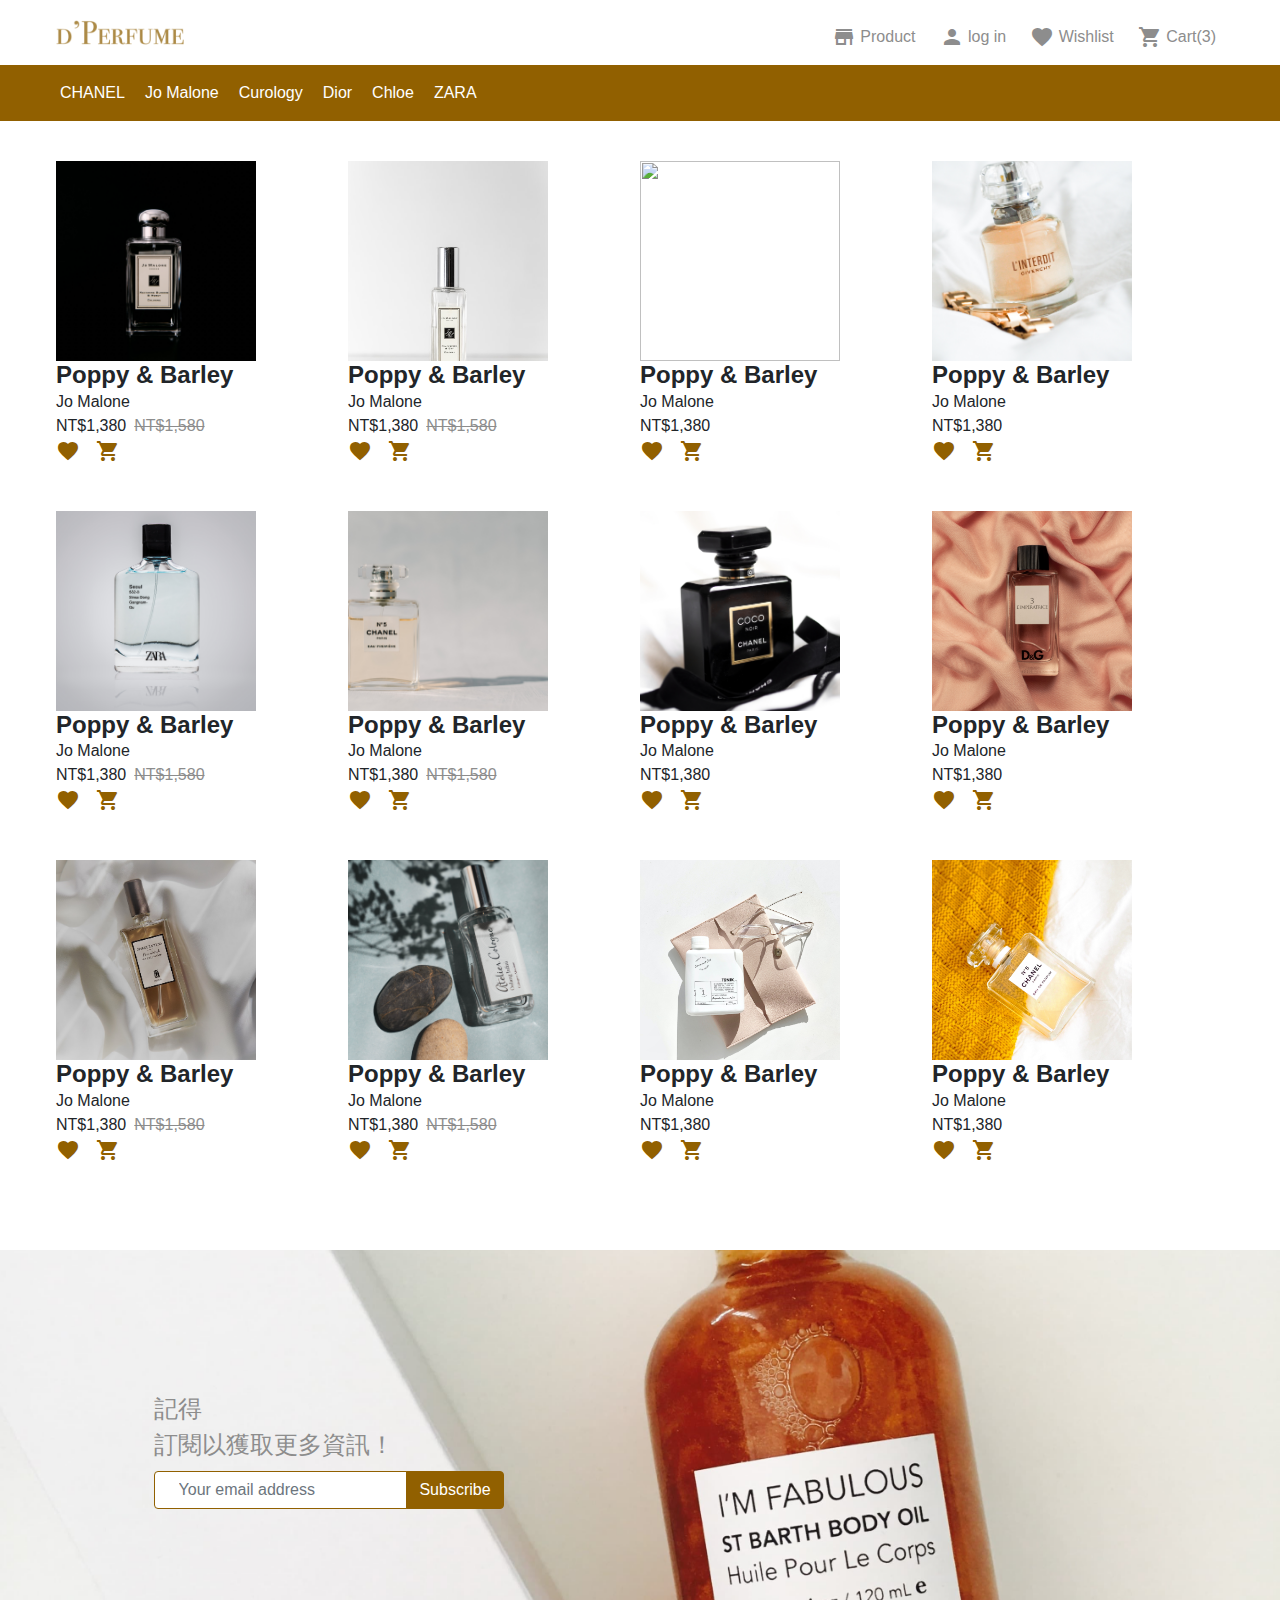
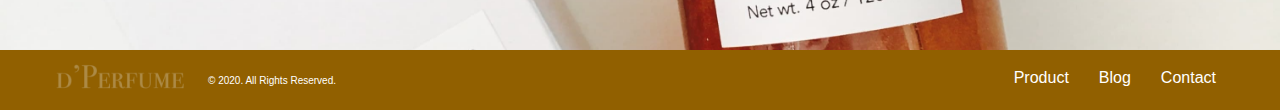
==== product.html @ cb07dda6 "a" ====
<!DOCTYPE html>
<html lang="en">
<head>
    <meta charset="UTF-8">
    <meta name="viewport" content="width=device-width, initial-scale=1.0">
    <link href="https://fonts.googleapis.com/icon?family=Material+Icons"rel="stylesheet">
    <link rel="stylesheet" href="css/all.min.css">
    <title>香水電商</title>
</head>
<body>
        <header>
        <div class="header d-flex justify-content-between align-items-center">
            <div class="logo ml-3">
                <a href="index.html"><img src="img/d’Perfume.png" alt=""></a>
            </div>
            <div class="pt-2 ">
                <div class="d_none">
                    <ul class="d-flex ">
                    <li class="mr-4">
                        <a class="text-secondary" href="product.html">
                            <span class="material-icons align-middle ">store</span>
                            <span class="align-middle">Product</span>
                      </a>
                    </li>
                    <li class="mr-4">
                        <a class="text-secondary" href="#">
                            <span class="material-icons align-middle ">person</span>
                            <span class="align-middle">log in</span>
                        </a>
                    </li>
                    <li class="mr-4">
                        <a class="text-secondary" href="#">
                            <span class="material-icons align-middle ">favorite</span>
                            <span class="align-middle">Wishlist</span>
                        </a>
                    </li>    
                    <li class="mr-4">
                        <a class="text-secondary" href="#">
                            <span class="material-icons align-middle ">shopping_cart</span>
                            <span class="align-middle">Cart(3)</span>
                        </a>
                    </li>
                </ul>
                </div>
                
                <div class="d_none_L ">
                <ul>
                    <li >
                        <a class="text-secondary position-relative d-block" href="#">
                            <span class="material-icons align-middle shoppingCar mr-2">shopping_cart</span>
                            <span class="number_3 badge badge-pill badge-primary font-weight-light mr-2">3</span>
                        </a>    
                    </li>       
                    <li>
                        <button class="mr-3 p-0 border-0"><span class="material-icons text-secondary">menu</span></button>    
                    </li>
                </ul>
               </div>
            </div>          
        </div>     
        </header>

        <main>
            <div class="mainHeader bg-primary">
                <div class="wrap pl-3 pr-3  ">
                  <ul class="d-flex mainHeaderUl pt-3 pb-3 pl-1">
                    <li>
                        <a href="">
                           <p>CHANEL</p> 
                        </a>
                    </li>
                    <li>
                        <a href="">
                             <p>Jo Malone</p>
                        </a>
                       
                    </li>
                    <li>
                        <a href="">
                            <p>Curology</p>
                        </a>
                        
                    </li>
                    <li>
                        <a href="">
                            <p>Dior</p>
                        </a>
                        
                    </li>
                    <li>
                        <a href="">
                            <p>Chloe</p>
                        </a>
                        
                    </li>
                    <li>
                        <a href="">
                            <p>ZARA</p>
                        </a>
                        
                    </li>
                </ul>  
                </div>
                
            </div>
            <div class="wrapProduct d-flex ">
               <ul class="row wrapProduct m-0 p-3 mt-4 mb-4 ">
                <li class="col-6 col-md-3 mb-5 m-0 p-0 ">
                    <img class="productPhoto overHidden" src="img/products1.jpg" alt="">
                    <div class="productList">
                       <p class="font-weight-bold m-0 h4">Poppy & Barley</p>
                                <p>Jo Malone</p>
                                <p class="">NT$1,380<del class="text-secondary ml-2">NT$1,580</del></p>
                                <p><a href=""><span class="material-icons align-middle mr-3">favorite</span></a><a href=""><span class="material-icons align-middle ">shopping_cart</span></a></p> 
                    </div>
                    
                </li>
                <li class="col-6 col-md-3 mb-5 m-0 p-0">
                    <img class="productPhoto overHidden" src="img/photo-1530630458144-014709e10016.png" alt="">
                    <p class="font-weight-bold m-0 h4">Poppy & Barley</p>
                                <p>Jo Malone</p>
                                <p class="">NT$1,380<del class="line-through text-secondary ml-2">NT$1,580</del></p>
                                <p><a href=""><span class="material-icons align-middle mr-3">favorite</span></a><a href=""><span class="material-icons align-middle ">shopping_cart</span></a></p>
                </li>
                <li class="col-6 col-md-3 mb-5 m-0 p-0">
                    <img class="productPhoto overHidden" src="img/products3.jpg" alt="">
                    <p class="font-weight-bold m-0 h4">Poppy & Barley</p>
                                <p>Jo Malone</p>
                                <p class="">NT$1,380</p>
                                <p><a href=""><span class="material-icons align-middle mr-3">favorite</span></a><a href=""><span class="material-icons align-middle ">shopping_cart</span></a></p>
                </li>
                <li class="col-6 col-md-3 mb-5 m-0 p-0">
                    <img class="productPhoto overHidden" src="img/products4.jpg" alt="">
                    <p class="font-weight-bold m-0 h4">Poppy & Barley</p>
                                <p>Jo Malone</p>
                                <p class="">NT$1,380</p>
                                <p><a href=""><span class="material-icons align-middle mr-3">favorite</span></a><a href=""><span class="material-icons align-middle ">shopping_cart</span></a></p>
                </li>
                <li class="col-6 col-md-3 mb-5 m-0 p-0">
                    <img class="productPhoto overHidden" src="img/products5.jpg" alt="">
                    <p class="font-weight-bold m-0 h4">Poppy & Barley</p>
                                <p>Jo Malone</p>
                                <p class="">NT$1,380<del class="line-through text-secondary ml-2">NT$1,580</del></p>
                                <p><a href=""><span class="material-icons align-middle mr-3">favorite</span></a><a href=""><span class="material-icons align-middle ">shopping_cart</span></a></p>
                </li>
                <li class="col-6 col-md-3 mb-5 m-0 p-0">
                    <img class="productPhoto overHidden" src="img/N5.jpg" alt="">
                    <p class="font-weight-bold m-0 h4">Poppy & Barley</p>
                                <p>Jo Malone</p>
                                <p class="">NT$1,380<del class="line-through text-secondary ml-2">NT$1,580</del></p>
                                <p><a href=""><span class="material-icons align-middle mr-3">favorite</span></a><a href=""><span class="material-icons align-middle ">shopping_cart</span></a></p>
                </li>
                <li class="col-6 col-md-3 mb-5 m-0 p-0">
                    <img class="productPhoto overHidden" src="img/products7.jpg" alt="">
                    <p class="font-weight-bold m-0 h4">Poppy & Barley</p>
                                <p>Jo Malone</p>
                                <p class="">NT$1,380</p>
                                <p><a href=""><span class="material-icons align-middle mr-3">favorite</span></a><a href=""><span class="material-icons align-middle ">shopping_cart</span></a></p>
                </li>
                <li class="col-6 col-md-3 mb-5 m-0 p-0">
                    <img class="productPhoto overHidden" src="img/products8.jpg" alt="">
                    <p class="font-weight-bold m-0 h4">Poppy & Barley</p>
                                <p>Jo Malone</p>
                                <p class="">NT$1,380</p>
                                <p><a href=""><span class="material-icons align-middle mr-3">favorite</span></a><a href=""><span class="material-icons align-middle ">shopping_cart</span></a></p>
                </li>
                <li class="col-6 col-md-3 mb-5 m-0 p-0">
                    <img class="productPhoto overHidden" src="img/gingembre.png" alt="">
                    <p class="font-weight-bold m-0 h4">Poppy & Barley</p>
                                <p>Jo Malone</p>
                                <p class="">NT$1,380<del class="line-through text-secondary ml-2">NT$1,580</del></p>
                                <p><a href=""><span class="material-icons align-middle mr-3">favorite</span></a><a href=""><span class="material-icons align-middle ">shopping_cart</span></a></p>
                </li>
                <li class="col-6 col-md-3 mb-5 m-0 p-0">
                    <img class="productPhoto overHidden" src="img/products10.jpg" alt="">
                    <p class="font-weight-bold m-0 h4">Poppy & Barley</p>
                                <p>Jo Malone</p>
                                <p class="">NT$1,380<del class="line-through text-secondary ml-2">NT$1,580</del></p>
                                <p><a href=""><span class="material-icons align-middle mr-3">favorite</span></a><a href=""><span class="material-icons align-middle ">shopping_cart</span></a></p>
                </li>
                <li class="col-6 col-md-3 mb-5 m-0 p-0">
                    <img class="productPhoto overHidden" src="img/products11.jpg" alt="">
                    <p class="font-weight-bold m-0 h4">Poppy & Barley</p>
                                <p>Jo Malone</p>
                                <p class="">NT$1,380</p>
                                <p><a href=""><span class="material-icons align-middle mr-3">favorite</span></a><a href=""><span class="material-icons align-middle ">shopping_cart</span></a></p>
                </li>
                <li class="col-6 col-md-3 mb-5 m-0 p-0">
                    <img class="productPhoto overHidden" src="img/products12.jpg" alt="">
                    <p class="font-weight-bold m-0 h4">Poppy & Barley</p>
                                <p>Jo Malone</p>
                                <p class="">NT$1,380</p>
                                <p><a href=""><span class="material-icons align-middle mr-3">favorite</span></a><a href=""><span class="material-icons align-middle ">shopping_cart</span></a></p>
                </li>
                
            </ul> 
            </div>
            


            <div class="bannerFooter d-flex align-items-center ">
                <div class="bannerContainerFooter ">
                    <p class="h4 text-secondary h2_sm">記得 <br>訂閱以獲取更多資訊！</p>
                    <div class="input-group">
                                <input type="text" class="form-control py-4 py-md-2 px-4 text-secondary  border-primary" placeholder="Your email address">
                                <div class="input-group-append">
                                    <button class="btn btn-primary " type="button">Subscribe</button>
                                </div>
                    </div>
                    
                </div>
                
            </div>
            
        </main>





        <footer>
            <div class="footer bg-primary pt-2">
                <div class="wrap d-flex justify-content-between">
                    <div class="footerLogo d-flex align-items-center ml-3 sm_between">
                        <img class="align-middle" src="img/d’Perfume.png" alt="">
                        <p class="copyright ml-4 font-weight-light pt-2 mr-sm-3 mr-3 mr-md-0">© 2020. All Rights Reserved.</p>
                    </div>
                        <div class="footerList mr-4 pt-2">
                        <ul class="d-flex">
                            <li>Product</li>
                            <li>Blog</li>
                            <li>Contact</li>
                    </ul>
                    </div>
                </div>
                
            </div>
        </footer> 
    
    
    <script src="https://code.jquery.com/jquery-3.3.1.slim.min.js" integrity="sha384-q8i/X+965DzO0rT7abK41JStQIAqVgRVzpbzo5smXKp4YfRvH+8abtTE1Pi6jizo" crossorigin="anonymous"></script>
    <script src="https://cdnjs.cloudflare.com/ajax/libs/popper.js/1.14.6/umd/popper.min.js" integrity="sha384-wHAiFfRlMFy6i5SRaxvfOCifBUQy1xHdJ/yoi7FRNXMRBu5WHdZYu1hA6ZOblgut" crossorigin="anonymous"></script>
    <script src="https://stackpath.bootstrapcdn.com/bootstrap/4.2.1/js/bootstrap.min.js" integrity="sha384-B0UglyR+jN6CkvvICOB2joaf5I4l3gm9GU6Hc1og6Ls7i6U/mkkaduKaBhlAXv9k" crossorigin="anonymous"></script>
</body>
</html>
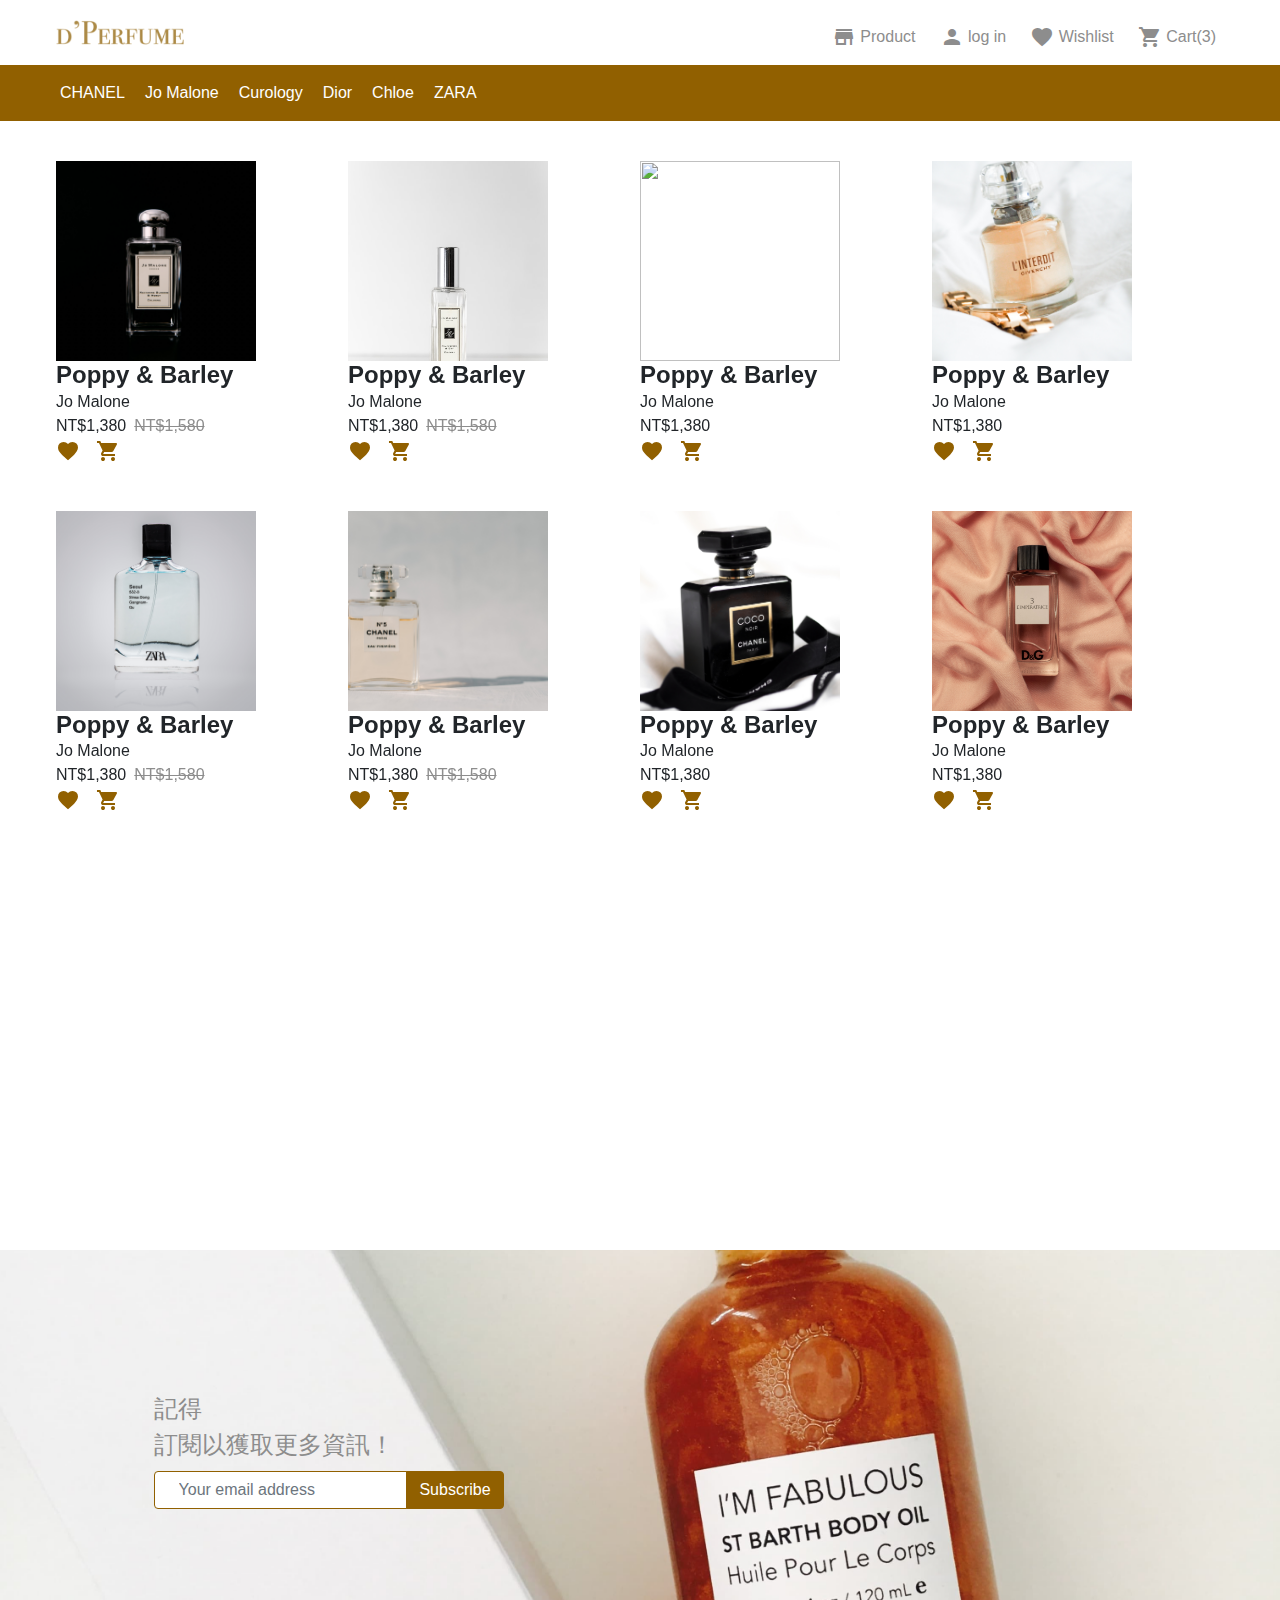
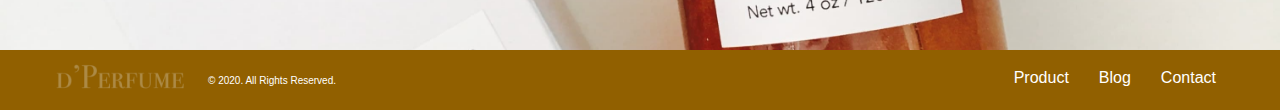
==== commit 8f4123fe: "week7" ====
--- a/product.html
+++ b/product.html
@@ -105,7 +105,7 @@
             </div>
             <div class="wrapProduct d-flex ">
                <ul class="row wrapProduct m-0 p-3 mt-4 mb-4 ">
-                <li class="col-6 col-md-3 mb-5 m-0 p-0 ">
+                <li class="col-6 col-md-3 mb-5 m-0 p-0 " data-aos="fade-up">
                     <img class="productPhoto overHidden" src="img/products1.jpg" alt="">
                     <div class="productList">
                        <p class="font-weight-bold m-0 h4">Poppy & Barley</p>
@@ -115,77 +115,77 @@
                     </div>
                     
                 </li>
-                <li class="col-6 col-md-3 mb-5 m-0 p-0">
+                <li class="col-6 col-md-3 mb-5 m-0 p-0" data-aos="fade-up">
                     <img class="productPhoto overHidden" src="img/photo-1530630458144-014709e10016.png" alt="">
                     <p class="font-weight-bold m-0 h4">Poppy & Barley</p>
                                 <p>Jo Malone</p>
                                 <p class="">NT$1,380<del class="line-through text-secondary ml-2">NT$1,580</del></p>
                                 <p><a href=""><span class="material-icons align-middle mr-3">favorite</span></a><a href=""><span class="material-icons align-middle ">shopping_cart</span></a></p>
                 </li>
-                <li class="col-6 col-md-3 mb-5 m-0 p-0">
+                <li class="col-6 col-md-3 mb-5 m-0 p-0" data-aos="fade-up">
                     <img class="productPhoto overHidden" src="img/products3.jpg" alt="">
                     <p class="font-weight-bold m-0 h4">Poppy & Barley</p>
                                 <p>Jo Malone</p>
                                 <p class="">NT$1,380</p>
                                 <p><a href=""><span class="material-icons align-middle mr-3">favorite</span></a><a href=""><span class="material-icons align-middle ">shopping_cart</span></a></p>
                 </li>
-                <li class="col-6 col-md-3 mb-5 m-0 p-0">
+                <li class="col-6 col-md-3 mb-5 m-0 p-0" data-aos="fade-up">
                     <img class="productPhoto overHidden" src="img/products4.jpg" alt="">
                     <p class="font-weight-bold m-0 h4">Poppy & Barley</p>
                                 <p>Jo Malone</p>
                                 <p class="">NT$1,380</p>
                                 <p><a href=""><span class="material-icons align-middle mr-3">favorite</span></a><a href=""><span class="material-icons align-middle ">shopping_cart</span></a></p>
                 </li>
-                <li class="col-6 col-md-3 mb-5 m-0 p-0">
+                <li class="col-6 col-md-3 mb-5 m-0 p-0" data-aos="fade-up">
                     <img class="productPhoto overHidden" src="img/products5.jpg" alt="">
                     <p class="font-weight-bold m-0 h4">Poppy & Barley</p>
                                 <p>Jo Malone</p>
                                 <p class="">NT$1,380<del class="line-through text-secondary ml-2">NT$1,580</del></p>
                                 <p><a href=""><span class="material-icons align-middle mr-3">favorite</span></a><a href=""><span class="material-icons align-middle ">shopping_cart</span></a></p>
                 </li>
-                <li class="col-6 col-md-3 mb-5 m-0 p-0">
+                <li class="col-6 col-md-3 mb-5 m-0 p-0" data-aos="fade-up">
                     <img class="productPhoto overHidden" src="img/N5.jpg" alt="">
                     <p class="font-weight-bold m-0 h4">Poppy & Barley</p>
                                 <p>Jo Malone</p>
                                 <p class="">NT$1,380<del class="line-through text-secondary ml-2">NT$1,580</del></p>
                                 <p><a href=""><span class="material-icons align-middle mr-3">favorite</span></a><a href=""><span class="material-icons align-middle ">shopping_cart</span></a></p>
                 </li>
-                <li class="col-6 col-md-3 mb-5 m-0 p-0">
+                <li class="col-6 col-md-3 mb-5 m-0 p-0" data-aos="fade-up">
                     <img class="productPhoto overHidden" src="img/products7.jpg" alt="">
                     <p class="font-weight-bold m-0 h4">Poppy & Barley</p>
                                 <p>Jo Malone</p>
                                 <p class="">NT$1,380</p>
                                 <p><a href=""><span class="material-icons align-middle mr-3">favorite</span></a><a href=""><span class="material-icons align-middle ">shopping_cart</span></a></p>
                 </li>
-                <li class="col-6 col-md-3 mb-5 m-0 p-0">
+                <li class="col-6 col-md-3 mb-5 m-0 p-0" data-aos="fade-up">
                     <img class="productPhoto overHidden" src="img/products8.jpg" alt="">
                     <p class="font-weight-bold m-0 h4">Poppy & Barley</p>
                                 <p>Jo Malone</p>
                                 <p class="">NT$1,380</p>
                                 <p><a href=""><span class="material-icons align-middle mr-3">favorite</span></a><a href=""><span class="material-icons align-middle ">shopping_cart</span></a></p>
                 </li>
-                <li class="col-6 col-md-3 mb-5 m-0 p-0">
+                <li class="col-6 col-md-3 mb-5 m-0 p-0" data-aos="fade-up">
                     <img class="productPhoto overHidden" src="img/gingembre.png" alt="">
                     <p class="font-weight-bold m-0 h4">Poppy & Barley</p>
                                 <p>Jo Malone</p>
                                 <p class="">NT$1,380<del class="line-through text-secondary ml-2">NT$1,580</del></p>
                                 <p><a href=""><span class="material-icons align-middle mr-3">favorite</span></a><a href=""><span class="material-icons align-middle ">shopping_cart</span></a></p>
                 </li>
-                <li class="col-6 col-md-3 mb-5 m-0 p-0">
+                <li class="col-6 col-md-3 mb-5 m-0 p-0" data-aos="fade-up">
                     <img class="productPhoto overHidden" src="img/products10.jpg" alt="">
                     <p class="font-weight-bold m-0 h4">Poppy & Barley</p>
                                 <p>Jo Malone</p>
                                 <p class="">NT$1,380<del class="line-through text-secondary ml-2">NT$1,580</del></p>
                                 <p><a href=""><span class="material-icons align-middle mr-3">favorite</span></a><a href=""><span class="material-icons align-middle ">shopping_cart</span></a></p>
                 </li>
-                <li class="col-6 col-md-3 mb-5 m-0 p-0">
+                <li class="col-6 col-md-3 mb-5 m-0 p-0" data-aos="fade-up">
                     <img class="productPhoto overHidden" src="img/products11.jpg" alt="">
                     <p class="font-weight-bold m-0 h4">Poppy & Barley</p>
                                 <p>Jo Malone</p>
                                 <p class="">NT$1,380</p>
                                 <p><a href=""><span class="material-icons align-middle mr-3">favorite</span></a><a href=""><span class="material-icons align-middle ">shopping_cart</span></a></p>
                 </li>
-                <li class="col-6 col-md-3 mb-5 m-0 p-0">
+                <li class="col-6 col-md-3 mb-5 m-0 p-0" data-aos="fade-up">
                     <img class="productPhoto overHidden" src="img/products12.jpg" alt="">
                     <p class="font-weight-bold m-0 h4">Poppy & Barley</p>
                                 <p>Jo Malone</p>
@@ -241,5 +241,31 @@
     <script src="https://code.jquery.com/jquery-3.3.1.slim.min.js" integrity="sha384-q8i/X+965DzO0rT7abK41JStQIAqVgRVzpbzo5smXKp4YfRvH+8abtTE1Pi6jizo" crossorigin="anonymous"></script>
     <script src="https://cdnjs.cloudflare.com/ajax/libs/popper.js/1.14.6/umd/popper.min.js" integrity="sha384-wHAiFfRlMFy6i5SRaxvfOCifBUQy1xHdJ/yoi7FRNXMRBu5WHdZYu1hA6ZOblgut" crossorigin="anonymous"></script>
     <script src="https://stackpath.bootstrapcdn.com/bootstrap/4.2.1/js/bootstrap.min.js" integrity="sha384-B0UglyR+jN6CkvvICOB2joaf5I4l3gm9GU6Hc1og6Ls7i6U/mkkaduKaBhlAXv9k" crossorigin="anonymous"></script>
+    <link rel="stylesheet" href="https://unpkg.com/aos@next/dist/aos.css" />
+    <script src="https://unpkg.com/aos@next/dist/aos.js"></script>
+    <script>
+     AOS.init({
+  // Global settings:
+  disable: false, // accepts following values: 'phone', 'tablet', 'mobile', boolean, expression or function
+  startEvent: 'DOMContentLoaded', // name of the event dispatched on the document, that AOS should initialize on
+  initClassName: 'aos-init', // class applied after initialization
+  animatedClassName: 'aos-animate', // class applied on animation
+  useClassNames: false, // if true, will add content of `data-aos` as classes on scroll
+  disableMutationObserver: false, // disables automatic mutations' detections (advanced)
+  debounceDelay: 50, // the delay on debounce used while resizing window (advanced)
+  throttleDelay: 99, // the delay on throttle used while scrolling the page (advanced)
+  
+
+  // Settings that can be overridden on per-element basis, by `data-aos-*` attributes:
+  offset: 320, // offset (in px) from the original trigger point
+  delay: 0, // values from 0 to 3000, with step 50ms
+  duration: 800, // values from 0 to 3000, with step 50ms
+  easing: 'ease', // default easing for AOS animations
+  once: true, // whether animation should happen only once - while scrolling down
+  mirror: false, // whether elements should animate out while scrolling past them
+  anchorPlacement: 'top-bottom', // defines which position of the element regarding to window should trigger the animation
+
+});
+    </script>
 </body>
 </html>